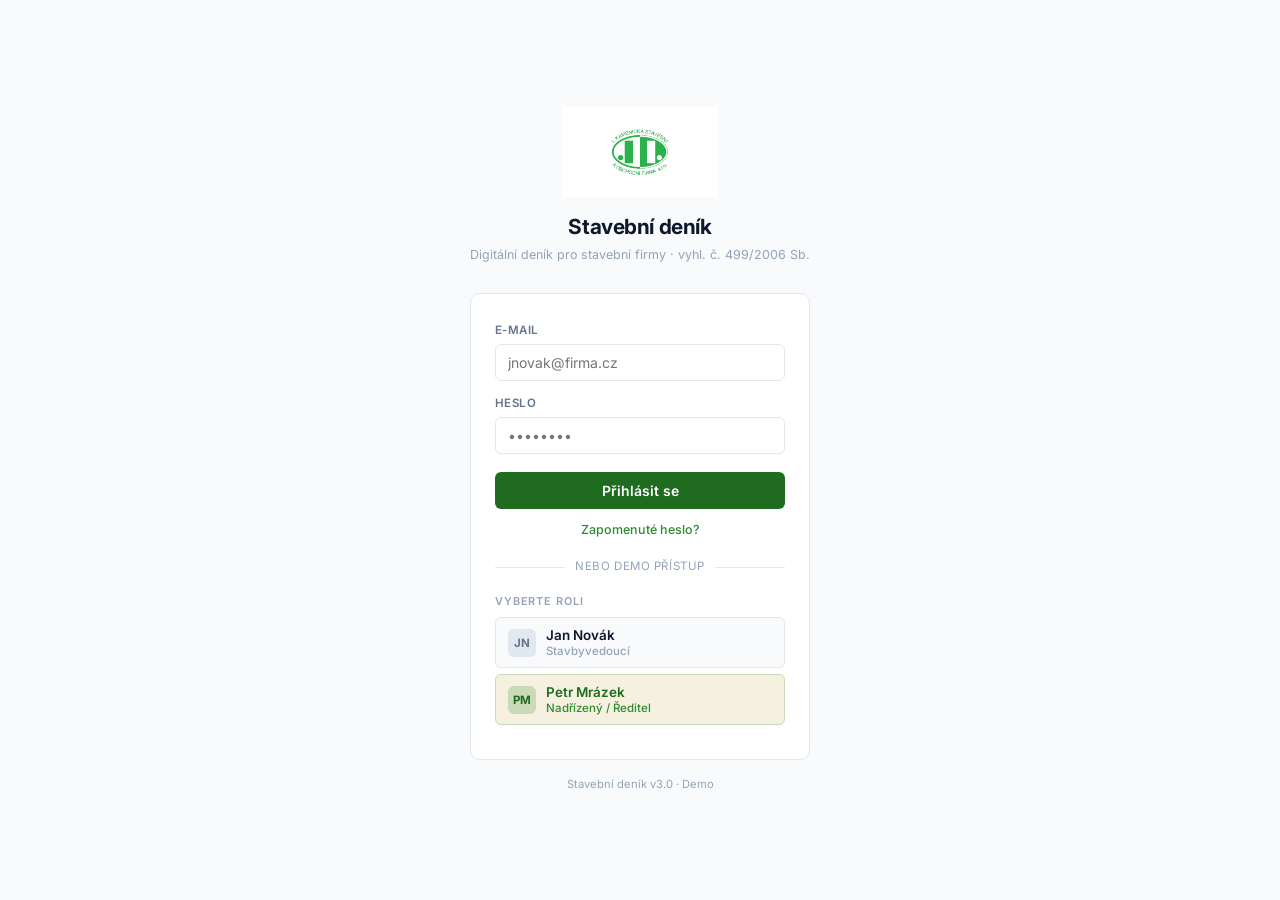
==== index.html @ a3d3f3a7 "Aktualizace UI — nové stránky a styly; rozšíření README pro mobilní app - Přidány nové stránky: nast" ====
<!DOCTYPE html>
<html lang="cs">
<head>
  <meta charset="UTF-8" />
  <link rel="icon" type="image/jpeg" href="logo.jpg" />
  <meta name="viewport" content="width=device-width, initial-scale=1.0" />
  <title>Stavební deník – Přihlášení</title>
  <link rel="stylesheet" href="style.css" />
  <style>
    body {
      background: var(--bg);
      min-height: 100vh;
      display: flex;
      align-items: center;
      justify-content: center;
    }

    .login-wrap {
      width: 100%;
      max-width: 380px;
      padding: 20px;
    }

    .logo-bar {
      text-align: center;
      margin-bottom: 28px;
    }

    .login-logo {
      height: 90px;
      display: block;
      margin: 0 auto 14px;
    }

    .logo-bar h1 {
      font-size: 1.3rem;
      font-weight: 700;
      color: var(--text);
      letter-spacing: -0.02em;
    }

    .logo-bar p {
      color: var(--subtle);
      font-size: 0.78rem;
      margin-top: 4px;
    }

    .login-card {
      background: var(--surface);
      border: 1px solid var(--border);
      border-radius: 10px;
      padding: 28px 24px;
    }

    .field {
      margin-bottom: 14px;
    }

    .field label {
      display: block;
      font-size: 0.72rem;
      font-weight: 600;
      color: var(--muted);
      text-transform: uppercase;
      letter-spacing: 0.04em;
      margin-bottom: 5px;
    }

    .field input {
      width: 100%;
      border: 1px solid var(--border);
      border-radius: 6px;
      padding: 9px 12px;
      font-size: 0.875rem;
      font-family: inherit;
      outline: none;
      color: var(--text);
      transition: border-color 0.15s, box-shadow 0.15s;
    }

    .field input:focus {
      border-color: var(--green);
      box-shadow: 0 0 0 3px rgba(46,139,46,0.14);
    }

    .btn-login {
      width: 100%;
      background: var(--slate);
      color: #fff;
      font-weight: 600;
      font-size: 0.875rem;
      padding: 10px;
      border: none;
      border-radius: 6px;
      cursor: pointer;
      font-family: inherit;
      transition: opacity 0.15s;
      margin-top: 4px;
    }

    .btn-login:hover { opacity: 0.88; }

    .forgot {
      text-align: center;
      margin-top: 12px;
      font-size: 0.78rem;
      color: var(--subtle);
    }

    .forgot a {
      color: var(--green);
      text-decoration: none;
      font-weight: 500;
    }

    .divider {
      text-align: center;
      color: var(--subtle);
      font-size: 0.72rem;
      margin: 18px 0;
      position: relative;
    }

    .divider::before {
      content: '';
      position: absolute;
      top: 50%;
      left: 0;
      right: 0;
      height: 1px;
      background: var(--border);
    }

    .divider span {
      position: relative;
      background: var(--surface);
      padding: 0 10px;
      text-transform: uppercase;
      letter-spacing: 0.05em;
    }

    .demo-section-label {
      font-size: 0.68rem;
      font-weight: 600;
      color: var(--subtle);
      text-transform: uppercase;
      letter-spacing: 0.08em;
      margin-bottom: 8px;
    }

    .demo-btn {
      width: 100%;
      background: var(--bg);
      color: var(--text);
      font-weight: 500;
      font-size: 0.84rem;
      padding: 9px 12px;
      border: 1px solid var(--border);
      border-radius: 6px;
      cursor: pointer;
      font-family: inherit;
      transition: background 0.15s, border-color 0.15s;
      margin-bottom: 6px;
      text-align: left;
      display: flex;
      align-items: center;
      gap: 10px;
    }

    .demo-btn:hover {
      background: var(--surface);
      border-color: var(--border-2);
    }

    .demo-btn.mgr {
      background: var(--green-bg);
      border-color: var(--green-b);
      color: var(--green-d);
    }

    .demo-btn.mgr:hover {
      background: #dcfce7;
    }

    .demo-role-icon {
      width: 28px;
      height: 28px;
      border-radius: 6px;
      background: var(--border);
      display: flex;
      align-items: center;
      justify-content: center;
      font-size: 0.72rem;
      font-weight: 700;
      color: var(--muted);
      flex-shrink: 0;
    }

    .demo-btn.mgr .demo-role-icon {
      background: var(--green-b);
      color: var(--green-d);
    }

    .demo-btn-text { flex: 1; }
    .demo-btn-name { font-weight: 600; font-size: 0.84rem; }
    .demo-btn-role { font-size: 0.72rem; color: var(--subtle); margin-top: 1px; }
    .demo-btn.mgr .demo-btn-role { color: var(--green); }

    .version {
      text-align: center;
      margin-top: 16px;
      font-size: 0.7rem;
      color: var(--subtle);
    }
  </style>
</head>
<body>

<div class="login-wrap">
  <div class="logo-bar">
    <img src="logo.jpg" class="login-logo" alt="I. Kamenická stavební a obchodní firma s.r.o." />
    <h1>Stavební deník</h1>
    <p>Digitální deník pro stavební firmy · vyhl. č. 499/2006 Sb.</p>
  </div>

  <div class="login-card">
    <div class="field">
      <label>E-mail</label>
      <input type="email" placeholder="jnovak@firma.cz" />
    </div>
    <div class="field">
      <label>Heslo</label>
      <input type="password" placeholder="••••••••" />
    </div>
    <button class="btn-login" onclick="login()">Přihlásit se</button>
    <div class="forgot"><a href="#">Zapomenuté heslo?</a></div>

    <div class="divider"><span>nebo demo přístup</span></div>

    <div class="demo-section-label">Vyberte roli</div>

    <button class="demo-btn" onclick="window.location='dashboard.html'">
      <div class="demo-role-icon">JN</div>
      <div class="demo-btn-text">
        <div class="demo-btn-name">Jan Novák</div>
        <div class="demo-btn-role">Stavbyvedoucí</div>
      </div>
    </button>

    <button class="demo-btn mgr" onclick="window.location='dashboard-nadrizeny.html'">
      <div class="demo-role-icon">PM</div>
      <div class="demo-btn-text">
        <div class="demo-btn-name">Petr Mrázek</div>
        <div class="demo-btn-role">Nadřízený / Ředitel</div>
      </div>
    </button>
  </div>

  <div class="version">Stavební deník v3.0 · Demo</div>
</div>

<script>
  function login() {
    const email = document.querySelector('input[type=email]').value.toLowerCase();
    if (email.includes('mrazek') || email.includes('reditel') || email.includes('nadrizeny')) {
      window.location = 'dashboard-nadrizeny.html';
    } else {
      window.location = 'dashboard.html';
    }
  }
</script>
</body>
</html>
---- style.css ----
/* ===== Stavební deník – Shared Design System ===== */
@import url('https://fonts.googleapis.com/css2?family=Inter:wght@400;500;600;700;800&display=swap');

*, *::before, *::after { box-sizing: border-box; margin: 0; padding: 0; }

:root {
  --bg:       #f8fafc;
  --surface:  #ffffff;
  --border:   #e2e8f0;
  --border-2: #cbd5e1;
  --text:     #0f172a;
  --muted:    #64748b;
  --subtle:   #94a3b8;
  --green:    #2E8B2E;
  --green-d:  #1F6B1F;
  --green-bg: #F5F0E0;
  --green-b:  #c8dab8;
  --slate:    #1F6B1F;
  --red:      #dc2626;
  --red-bg:   #fef2f2;
  --orange:   #ea580c;
  --orange-bg:#fff7ed;
  --yellow:   #d97706;
  --yellow-bg:#fefce8;
  --blue:     #2563eb;
  --blue-bg:  #eff6ff;
}

body {
  font-family: 'Inter', -apple-system, BlinkMacSystemFont, "Segoe UI", system-ui, sans-serif;
  background: var(--bg);
  color: var(--text);
  font-size: 0.875rem;
  line-height: 1.5;
  -webkit-font-smoothing: antialiased;
}

/* ===== TOPBAR ===== */
.topbar {
  background: var(--green);
  color: #fff;
  padding: 0 24px;
  height: 68px;
  display: flex;
  align-items: center;
  justify-content: space-between;
  position: sticky;
  top: 0;
  z-index: 100;
  border-bottom: 1px solid rgba(255,255,255,0.06);
}

.topbar-logo {
  display: flex;
  align-items: center;
  gap: 10px;
  font-weight: 600;
  font-size: 1rem;
  text-decoration: none;
  color: #fff !important;
  letter-spacing: -0.01em;
}

.topbar-logo:hover { color: #fff !important; }

.topbar-logo-mark {
  width: 26px;
  height: 26px;
  background: var(--green);
  border-radius: 6px;
  display: flex;
  align-items: center;
  justify-content: center;
  font-size: 0.7rem;
  font-weight: 800;
  color: #fff;
  letter-spacing: 0;
  flex-shrink: 0;
}

.topbar-logo-img {
  height: 50px;
  border-radius: 6px;
  background: #fff;
  padding: 3px 8px;
  flex-shrink: 0;
  display: block;
}

.topbar-right {
  display: flex;
  align-items: center;
  gap: 12px;
}

.topbar-user {
  display: flex;
  align-items: center;
  gap: 8px;
  font-size: 0.84rem;
  color: rgba(255,255,255,0.85);
}

.avatar-top {
  width: 34px;
  height: 34px;
  border-radius: 50%;
  background: rgba(0,0,0,0.2);
  border: 2px solid rgba(255,255,255,0.25);
  display: flex;
  align-items: center;
  justify-content: center;
  font-weight: 700;
  font-size: 0.72rem;
  color: #fff;
  flex-shrink: 0;
}

.topbar-btn {
  background: rgba(255,255,255,0.1);
  border: 1px solid rgba(255,255,255,0.2);
  color: rgba(255,255,255,0.9);
  padding: 7px 14px;
  border-radius: 6px;
  font-size: 0.82rem;
  cursor: pointer;
  font-family: inherit;
  font-weight: 500;
  transition: background 0.15s;
}

.topbar-btn:hover {
  background: rgba(255,255,255,0.14);
  color: #fff;
}

/* ===== LAYOUT ===== */
.layout {
  display: flex;
  min-height: calc(100vh - 68px);
}

/* ===== SIDEBAR ===== */
.sidebar {
  width: 210px;
  background: var(--surface);
  border-right: 1px solid var(--border);
  padding: 12px 0;
  flex-shrink: 0;
  overflow-y: auto;
}

.nav-section {
  font-size: 0.62rem;
  font-weight: 600;
  color: var(--subtle);
  text-transform: uppercase;
  letter-spacing: 0.1em;
  padding: 14px 16px 4px;
}

.nav-item {
  display: flex;
  align-items: center;
  gap: 8px;
  padding: 7px 16px;
  font-size: 0.82rem;
  font-weight: 500;
  color: var(--muted);
  cursor: pointer;
  transition: background 0.1s, color 0.1s;
  text-decoration: none;
  border-right: 2px solid transparent;
}

.nav-item:hover {
  background: var(--bg);
  color: var(--text);
}

.nav-item.active {
  background: var(--green-bg);
  color: var(--green-d);
  font-weight: 600;
  border-right: 2px solid var(--green);
}

.nav-dot {
  width: 5px;
  height: 5px;
  border-radius: 50%;
  background: var(--border-2);
  flex-shrink: 0;
  margin-right: 2px;
}

.nav-item.active .nav-dot {
  background: var(--green);
}

.nav-divider {
  border: none;
  border-top: 1px solid var(--border);
  margin: 6px 0;
}

/* ===== MAIN CONTENT ===== */
.main {
  flex: 1;
  padding: 24px 28px;
  min-width: 0;
}

/* ===== PAGE TITLE ===== */
.page-title {
  font-size: 1.15rem;
  font-weight: 700;
  color: var(--green-d);
  margin-bottom: 20px;
  letter-spacing: -0.02em;
}

a { color: var(--green); }
a:hover { color: var(--green-d); }

/* ===== CARD / SURFACE ===== */
.card {
  background: var(--surface);
  border: 1px solid var(--border);
  border-radius: 10px;
  overflow: hidden;
  box-shadow: 0 1px 4px rgba(0,0,0,0.06);
  transition: box-shadow 0.2s, transform 0.2s;
}

.card:hover {
  box-shadow: 0 6px 20px rgba(0,0,0,0.10);
  transform: translateY(-2px);
}

.card-header {
  padding: 14px 18px;
  border-bottom: 1px solid var(--border);
  display: flex;
  align-items: center;
  justify-content: space-between;
}

.card-title {
  font-size: 0.82rem;
  font-weight: 600;
  color: var(--muted);
  text-transform: uppercase;
  letter-spacing: 0.06em;
}

.card-body {
  padding: 16px 18px;
}

/* ===== SETTINGS SECTION ===== */
.settings-section {
  background: var(--surface);
  border: 1px solid var(--border);
  border-radius: 8px;
  padding: 20px;
  margin-bottom: 14px;
}

.settings-title {
  font-size: 0.75rem;
  font-weight: 600;
  color: var(--muted);
  text-transform: uppercase;
  letter-spacing: 0.08em;
  margin-bottom: 16px;
  padding-bottom: 10px;
  border-bottom: 1px solid var(--border);
  display: flex;
  align-items: center;
  gap: 6px;
}

/* ===== BADGES ===== */
.badge {
  display: inline-flex;
  align-items: center;
  font-size: 0.68rem;
  font-weight: 500;
  padding: 2px 7px;
  border-radius: 4px;
  line-height: 1.5;
}

.badge.green  { background: #d4edd4; color: #1F6B1F; }
.badge.blue   { background: var(--blue-bg); color: #1e40af; }
.badge.orange { background: #ffedd5; color: #9a3412; }
.badge.red    { background: var(--red-bg); color: #991b1b; }
.badge.gray   { background: var(--bg); color: var(--muted); border: 1px solid var(--border); }
.badge.yellow { background: var(--yellow-bg); color: #92400e; }

/* Status badges with dot */
.status-badge {
  display: inline-flex;
  align-items: center;
  gap: 5px;
  font-size: 0.72rem;
  font-weight: 500;
  padding: 3px 8px;
  border-radius: 4px;
}

.status-badge::before {
  content: '';
  width: 5px;
  height: 5px;
  border-radius: 50%;
  flex-shrink: 0;
}

/* Probíhá – green */
.status-badge.green  { background: #d4edd4; color: #1F6B1F; }
.status-badge.green::before  { background: #2E8B2E; }
/* Příprava – orange */
.status-badge.blue   { background: #fff3e0; color: #c45c00; }
.status-badge.blue::before   { background: #E8820C; }
/* Pozastavené – red */
.status-badge.orange { background: #fde8e8; color: #991b1b; }
.status-badge.orange::before { background: #CC2222; }
.status-badge.red    { background: #fde8e8; color: #991b1b; }
.status-badge.red::before    { background: #CC2222; }
/* Dokončeno – gray */
.status-badge.gray   { background: #f1f5f9; color: #777777; border: 1px solid var(--border); }
.status-badge.gray::before   { background: #777777; }

/* ===== BUTTONS ===== */
.btn-primary {
  background: var(--green);
  color: #fff;
  border: none;
  padding: 8px 16px;
  border-radius: 6px;
  font-weight: 600;
  font-size: 0.82rem;
  cursor: pointer;
  font-family: inherit;
  transition: background 0.15s;
  display: inline-flex;
  align-items: center;
  gap: 6px;
}

.btn-primary:hover { background: var(--green-d); }

.btn-secondary {
  background: var(--surface);
  color: var(--text);
  border: 1px solid var(--border);
  padding: 8px 16px;
  border-radius: 6px;
  font-weight: 500;
  font-size: 0.82rem;
  cursor: pointer;
  font-family: inherit;
  transition: background 0.15s, border-color 0.15s;
  display: inline-flex;
  align-items: center;
  gap: 6px;
}

.btn-secondary:hover {
  background: var(--bg);
  border-color: var(--border-2);
}

.btn-danger {
  background: var(--surface);
  color: var(--red);
  border: 1px solid #fecaca;
  padding: 8px 16px;
  border-radius: 6px;
  font-weight: 500;
  font-size: 0.82rem;
  cursor: pointer;
  font-family: inherit;
  transition: background 0.15s;
}

.btn-danger:hover { background: var(--red-bg); }

.btn-ghost {
  background: transparent;
  color: var(--muted);
  border: none;
  padding: 5px 10px;
  border-radius: 5px;
  font-size: 0.78rem;
  cursor: pointer;
  font-family: inherit;
  transition: background 0.1s, color 0.1s;
}

.btn-ghost:hover {
  background: var(--bg);
  color: var(--text);
}

/* ===== FORM FIELDS ===== */
.form-grid {
  display: grid;
  grid-template-columns: 1fr 1fr;
  gap: 12px;
}

.form-field {}
.form-field.full { grid-column: 1 / -1; }

.form-field label {
  font-size: 0.72rem;
  font-weight: 600;
  color: var(--muted);
  display: block;
  margin-bottom: 4px;
  text-transform: uppercase;
  letter-spacing: 0.04em;
}

.form-field input,
.form-field select,
.form-field textarea {
  width: 100%;
  border: 1px solid var(--border);
  border-radius: 6px;
  padding: 8px 10px;
  font-size: 0.84rem;
  font-family: inherit;
  outline: none;
  background: var(--surface);
  color: var(--text);
  transition: border-color 0.15s, box-shadow 0.15s;
}

.form-field input:focus,
.form-field select:focus,
.form-field textarea:focus {
  border-color: var(--green);
  box-shadow: 0 0 0 3px rgba(46,139,46,0.14);
}

/* ===== TOGGLE ===== */
.toggle-row {
  display: flex;
  justify-content: space-between;
  align-items: center;
  padding: 11px 0;
  border-bottom: 1px solid var(--border);
}

.toggle-row:last-child { border-bottom: none; }

.toggle-label {
  font-size: 0.84rem;
  font-weight: 500;
  color: var(--text);
}

.toggle-sub {
  font-size: 0.74rem;
  color: var(--subtle);
  margin-top: 1px;
}

.toggle {
  position: relative;
  width: 38px;
  height: 20px;
  flex-shrink: 0;
}

.toggle input { opacity: 0; width: 0; height: 0; }

.toggle-slider {
  position: absolute;
  inset: 0;
  background: var(--border-2);
  border-radius: 100px;
  cursor: pointer;
  transition: background 0.2s;
}

.toggle-slider::after {
  content: '';
  position: absolute;
  left: 2px;
  top: 2px;
  width: 16px;
  height: 16px;
  background: #fff;
  border-radius: 50%;
  transition: transform 0.2s;
  box-shadow: 0 1px 2px rgba(0,0,0,0.15);
}

.toggle input:checked + .toggle-slider { background: var(--green); }
.toggle input:checked + .toggle-slider::after { transform: translateX(18px); }

/* ===== TOAST ===== */
.toast {
  position: fixed;
  bottom: 20px;
  right: 20px;
  background: var(--slate);
  color: #fff;
  padding: 10px 18px;
  border-radius: 7px;
  font-weight: 500;
  font-size: 0.84rem;
  box-shadow: 0 4px 12px rgba(0,0,0,0.15);
  transform: translateY(70px);
  transition: transform 0.25s cubic-bezier(0.34, 1.56, 0.64, 1);
  z-index: 999;
  border: 1px solid rgba(255,255,255,0.08);
}

.toast.show { transform: translateY(0); }

/* ===== TABLE ===== */
.data-table {
  width: 100%;
  border-collapse: collapse;
  font-size: 0.82rem;
}

.data-table th {
  text-align: left;
  padding: 8px 12px;
  font-size: 0.68rem;
  font-weight: 600;
  color: var(--subtle);
  text-transform: uppercase;
  letter-spacing: 0.06em;
  border-bottom: 1px solid var(--border);
  background: var(--bg);
}

.data-table td {
  padding: 10px 12px;
  border-bottom: 1px solid var(--border);
  color: var(--text);
  vertical-align: middle;
}

.data-table tr:last-child td { border-bottom: none; }

.data-table tr:hover td { background: var(--bg); }

/* ===== STAT ICON ===== */
.stat-icon {
  width: 40px;
  height: 40px;
  border-radius: 10px;
  display: flex;
  align-items: center;
  justify-content: center;
  margin-bottom: 12px;
  flex-shrink: 0;
}

.stat-icon svg { width: 22px; height: 22px; }
.stat-icon.green  { background: #d4edd4; color: #2E8B2E; }
.stat-icon.blue   { background: #dbeafe; color: #1e40af; }
.stat-icon.orange { background: #fff3e0; color: #E8820C; }
.stat-icon.red    { background: #fde8e8; color: #CC2222; }
.stat-icon.gray   { background: #f1f5f9; color: #777777; }

/* ===== PROGRESS BAR (global) ===== */
.progress-bar {
  height: 6px;
  background: var(--border);
  border-radius: 100px;
  overflow: hidden;
}

.progress-fill {
  height: 100%;
  border-radius: 100px;
  background: linear-gradient(90deg, #2E8B2E, #4db84d);
  transition: width 0.4s ease;
}

.progress-fill.done {
  background: #adb5bd;
}

/* ===== GLOBAL STAT CARD ===== */
.stat-card {
  box-shadow: 0 1px 4px rgba(0,0,0,0.06);
  transition: box-shadow 0.2s, transform 0.2s;
}

.stat-card:hover {
  box-shadow: 0 6px 18px rgba(0,0,0,0.10);
  transform: translateY(-2px);
}

/* ===== GLOBAL PROJECT CARD HOVER ===== */
.stavba-card {
  transition: box-shadow 0.2s ease, transform 0.2s ease, border-color 0.2s ease;
}

.stavba-card:hover {
  box-shadow: 0 8px 28px rgba(0,0,0,0.13) !important;
  transform: translateY(-3px) !important;
  border-color: var(--green) !important;
}

/* ===== UTILITY ===== */
.btn-row { display: flex; gap: 8px; margin-top: 16px; flex-wrap: wrap; }
.text-muted { color: var(--muted); }
.text-subtle { color: var(--subtle); }
.text-sm { font-size: 0.78rem; }
.text-xs { font-size: 0.7rem; }
.fw-600 { font-weight: 600; }
.mt-4 { margin-top: 4px; }
.mt-8 { margin-top: 8px; }
.mt-16 { margin-top: 16px; }
.mb-16 { margin-bottom: 16px; }
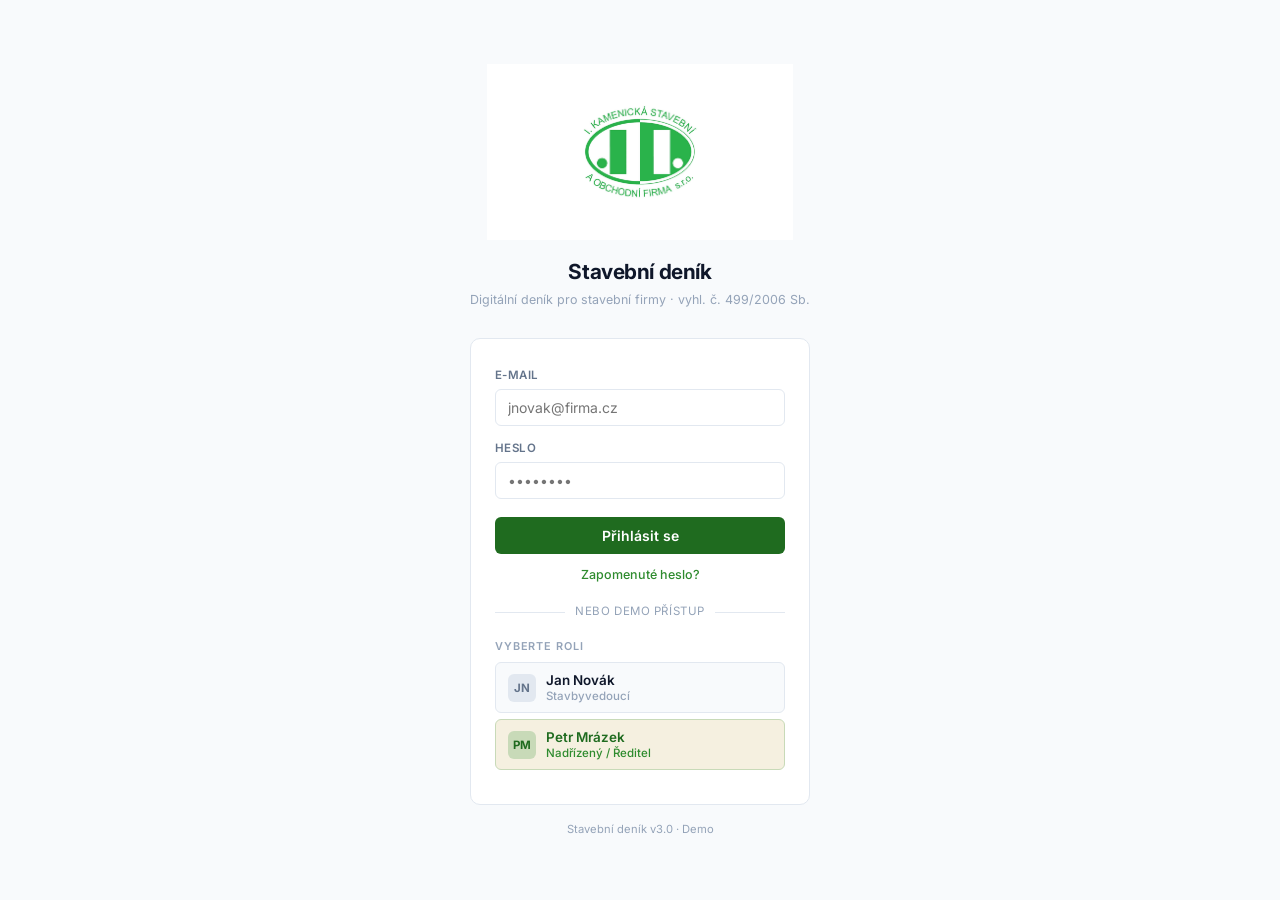
==== commit 3607f05d: "Logo větší, méně bílého okraje kolem Co-Authored-By: Claude Sonnet 4.6 <noreply@anthropic.com>" ====
--- a/index.html
+++ b/index.html
@@ -27,9 +27,11 @@
     }
 
     .login-logo {
-      height: 90px;
+      height: 180px;
+      width: auto;
       display: block;
       margin: 0 auto 14px;
+      padding: 2px;
     }
 
     .logo-bar h1 {
--- a/style.css
+++ b/style.css
@@ -40,7 +40,7 @@
   background: var(--green);
   color: #fff;
   padding: 0 24px;
-  height: 68px;
+  height: 84px;
   display: flex;
   align-items: center;
   justify-content: space-between;
@@ -79,10 +79,11 @@
 }
 
 .topbar-logo-img {
-  height: 50px;
-  border-radius: 6px;
+  height: 78px;
+  width: auto;
+  border-radius: 4px;
   background: #fff;
-  padding: 3px 8px;
+  padding: 2px 4px;
   flex-shrink: 0;
   display: block;
 }
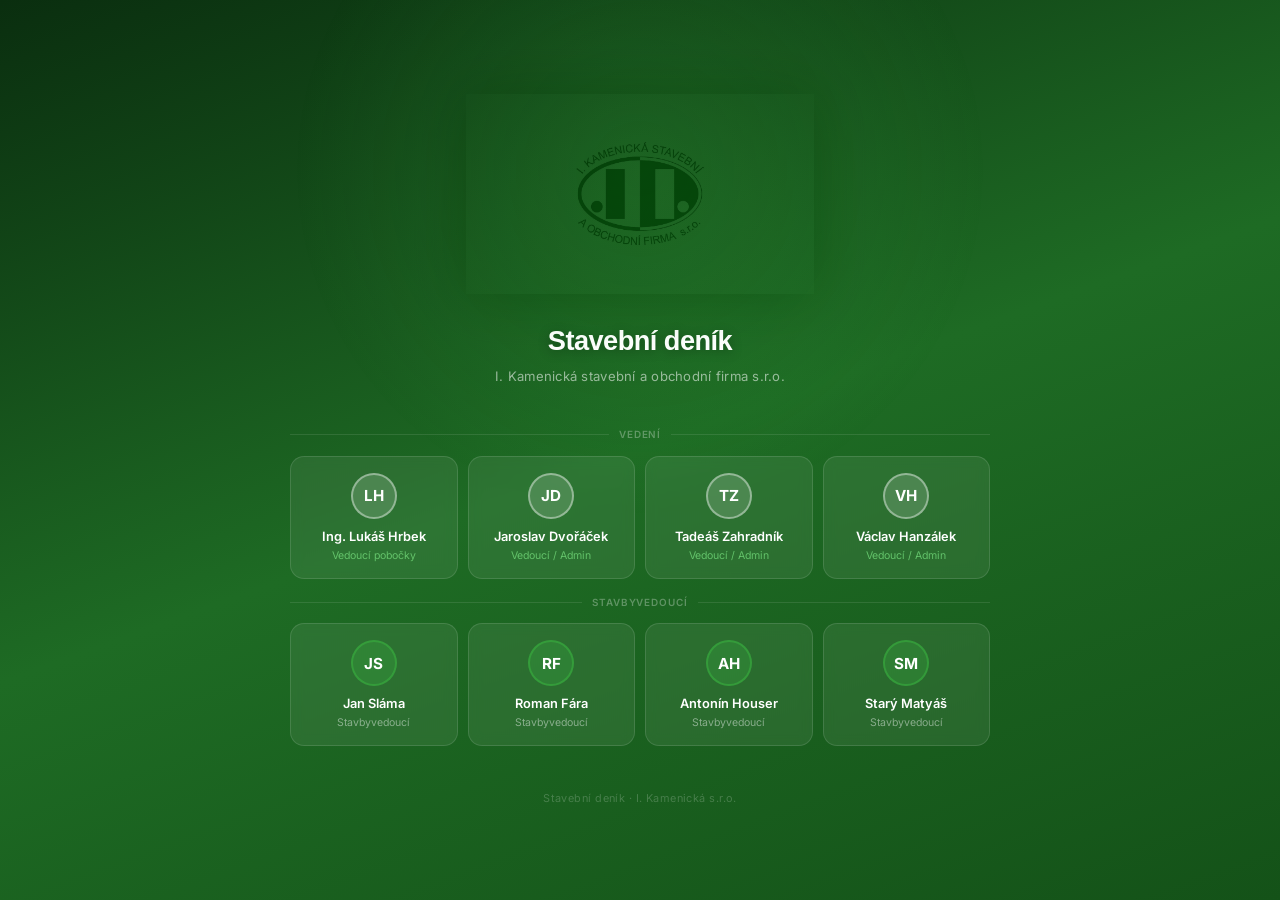
==== commit 46edbacb: "Logo bez bílého podkladu — mix-blend-mode multiply + zelený glow Co-Authored-By: Claude Sonnet 4.6 <" ====
--- a/index.html
+++ b/index.html
@@ -8,268 +8,243 @@
   <link rel="stylesheet" href="style.css" />
   <style>
     body {
-      background: var(--bg);
+      background: linear-gradient(160deg, #0a2e0f 0%, #1e6b24 50%, #145218 100%);
       min-height: 100vh;
+      display: flex;
+      flex-direction: column;
+      align-items: center;
+      justify-content: center;
+      padding: 32px 20px;
+      position: relative;
+      overflow-x: hidden;
+    }
+
+    /* Jemný glow efekt v pozadí */
+    body::before {
+      content: '';
+      position: fixed;
+      top: -20%;
+      left: 50%;
+      transform: translateX(-50%);
+      width: 700px;
+      height: 700px;
+      background: radial-gradient(ellipse, rgba(60,184,67,0.18) 0%, transparent 70%);
+      pointer-events: none;
+    }
+
+    /* ---- LOGO SEKCE ---- */
+    .hero {
+      text-align: center;
+      margin-bottom: 36px;
+      position: relative;
+    }
+
+    .logo-wrap {
+      display: inline-block;
+      margin-bottom: 22px;
+    }
+
+    .logo-wrap img {
+      height: 200px;
+      width: auto;
+      display: block;
+      mix-blend-mode: multiply;
+      filter: drop-shadow(0 0 30px rgba(60,184,67,0.5));
+    }
+
+    .hero h1 {
+      font-family: 'DM Sans', sans-serif;
+      font-size: 1.7rem;
+      font-weight: 800;
+      color: #fff;
+      letter-spacing: -0.02em;
+      margin-bottom: 6px;
+      text-shadow: 0 2px 12px rgba(0,0,0,0.3);
+    }
+
+    .hero p {
+      font-size: 0.82rem;
+      color: rgba(255,255,255,0.55);
+      letter-spacing: 0.02em;
+    }
+
+    /* ---- PROFILY ---- */
+    .profiles-wrap {
+      width: 100%;
+      max-width: 700px;
+      position: relative;
+    }
+
+    .section-label {
+      font-size: 0.65rem;
+      font-weight: 700;
+      color: rgba(255,255,255,0.4);
+      text-transform: uppercase;
+      letter-spacing: 0.14em;
+      margin-bottom: 10px;
+      padding-left: 2px;
+    }
+
+    .user-grid {
+      display: grid;
+      grid-template-columns: repeat(auto-fill, minmax(148px, 1fr));
+      gap: 10px;
+      margin-bottom: 16px;
+    }
+
+    .user-btn {
+      background: rgba(255,255,255,0.07);
+      border: 1px solid rgba(255,255,255,0.12);
+      border-radius: 14px;
+      padding: 16px 10px;
+      cursor: pointer;
+      font-family: inherit;
+      text-align: center;
+      transition: all 0.2s ease;
+      backdrop-filter: blur(6px);
+    }
+
+    .user-btn:hover {
+      background: rgba(255,255,255,0.14);
+      border-color: rgba(60,184,67,0.6);
+      transform: translateY(-3px);
+      box-shadow: 0 8px 24px rgba(0,0,0,0.25), 0 0 0 1px rgba(60,184,67,0.3);
+    }
+
+    .u-avatar {
+      width: 46px;
+      height: 46px;
+      border-radius: 50%;
+      background: rgba(60,184,67,0.25);
+      border: 2px solid rgba(60,184,67,0.5);
+      color: #fff;
+      font-weight: 700;
+      font-size: 0.95rem;
       display: flex;
       align-items: center;
       justify-content: center;
-    }
-
-    .login-wrap {
-      width: 100%;
-      max-width: 380px;
-      padding: 20px;
-    }
-
-    .logo-bar {
-      text-align: center;
-      margin-bottom: 28px;
-    }
-
-    .login-logo {
-      height: 180px;
-      width: auto;
-      display: block;
-      margin: 0 auto 14px;
-      padding: 2px;
-    }
-
-    .logo-bar h1 {
-      font-size: 1.3rem;
-      font-weight: 700;
-      color: var(--text);
-      letter-spacing: -0.02em;
-    }
-
-    .logo-bar p {
-      color: var(--subtle);
-      font-size: 0.78rem;
-      margin-top: 4px;
-    }
-
-    .login-card {
-      background: var(--surface);
-      border: 1px solid var(--border);
-      border-radius: 10px;
-      padding: 28px 24px;
-    }
-
-    .field {
-      margin-bottom: 14px;
-    }
-
-    .field label {
-      display: block;
-      font-size: 0.72rem;
+      margin: 0 auto 10px;
+    }
+
+    .user-btn.admin .u-avatar {
+      background: rgba(255,255,255,0.15);
+      border-color: rgba(255,255,255,0.4);
+    }
+
+    .u-name {
+      font-size: 0.8rem;
       font-weight: 600;
-      color: var(--muted);
-      text-transform: uppercase;
-      letter-spacing: 0.04em;
-      margin-bottom: 5px;
-    }
-
-    .field input {
-      width: 100%;
-      border: 1px solid var(--border);
-      border-radius: 6px;
-      padding: 9px 12px;
-      font-size: 0.875rem;
-      font-family: inherit;
-      outline: none;
-      color: var(--text);
-      transition: border-color 0.15s, box-shadow 0.15s;
-    }
-
-    .field input:focus {
-      border-color: var(--green);
-      box-shadow: 0 0 0 3px rgba(46,139,46,0.14);
-    }
-
-    .btn-login {
-      width: 100%;
-      background: var(--slate);
       color: #fff;
-      font-weight: 600;
-      font-size: 0.875rem;
-      padding: 10px;
-      border: none;
-      border-radius: 6px;
-      cursor: pointer;
-      font-family: inherit;
-      transition: opacity 0.15s;
-      margin-top: 4px;
-    }
-
-    .btn-login:hover { opacity: 0.88; }
-
-    .forgot {
-      text-align: center;
-      margin-top: 12px;
-      font-size: 0.78rem;
-      color: var(--subtle);
-    }
-
-    .forgot a {
-      color: var(--green);
-      text-decoration: none;
-      font-weight: 500;
+      line-height: 1.3;
+    }
+
+    .u-role {
+      font-size: 0.66rem;
+      color: rgba(255,255,255,0.45);
+      margin-top: 3px;
+    }
+
+    .user-btn.admin .u-role {
+      color: rgba(109,209,116,0.85);
     }
 
     .divider {
-      text-align: center;
-      color: var(--subtle);
-      font-size: 0.72rem;
-      margin: 18px 0;
-      position: relative;
-    }
-
-    .divider::before {
-      content: '';
-      position: absolute;
-      top: 50%;
-      left: 0;
-      right: 0;
-      height: 1px;
-      background: var(--border);
-    }
-
-    .divider span {
-      position: relative;
-      background: var(--surface);
-      padding: 0 10px;
-      text-transform: uppercase;
-      letter-spacing: 0.05em;
-    }
-
-    .demo-section-label {
-      font-size: 0.68rem;
-      font-weight: 600;
-      color: var(--subtle);
-      text-transform: uppercase;
-      letter-spacing: 0.08em;
-      margin-bottom: 8px;
-    }
-
-    .demo-btn {
-      width: 100%;
-      background: var(--bg);
-      color: var(--text);
-      font-weight: 500;
-      font-size: 0.84rem;
-      padding: 9px 12px;
-      border: 1px solid var(--border);
-      border-radius: 6px;
-      cursor: pointer;
-      font-family: inherit;
-      transition: background 0.15s, border-color 0.15s;
-      margin-bottom: 6px;
-      text-align: left;
       display: flex;
       align-items: center;
       gap: 10px;
-    }
-
-    .demo-btn:hover {
-      background: var(--surface);
-      border-color: var(--border-2);
-    }
-
-    .demo-btn.mgr {
-      background: var(--green-bg);
-      border-color: var(--green-b);
-      color: var(--green-d);
-    }
-
-    .demo-btn.mgr:hover {
-      background: #dcfce7;
-    }
-
-    .demo-role-icon {
-      width: 28px;
-      height: 28px;
-      border-radius: 6px;
-      background: var(--border);
-      display: flex;
-      align-items: center;
-      justify-content: center;
-      font-size: 0.72rem;
-      font-weight: 700;
-      color: var(--muted);
-      flex-shrink: 0;
-    }
-
-    .demo-btn.mgr .demo-role-icon {
-      background: var(--green-b);
-      color: var(--green-d);
-    }
-
-    .demo-btn-text { flex: 1; }
-    .demo-btn-name { font-weight: 600; font-size: 0.84rem; }
-    .demo-btn-role { font-size: 0.72rem; color: var(--subtle); margin-top: 1px; }
-    .demo-btn.mgr .demo-btn-role { color: var(--green); }
+      margin: 4px 0 14px;
+    }
+
+    .divider::before,
+    .divider::after {
+      content: '';
+      flex: 1;
+      height: 1px;
+      background: rgba(255,255,255,0.1);
+    }
+
+    .divider span {
+      font-size: 0.62rem;
+      font-weight: 600;
+      color: rgba(255,255,255,0.3);
+      text-transform: uppercase;
+      letter-spacing: 0.1em;
+      white-space: nowrap;
+    }
 
     .version {
-      text-align: center;
-      margin-top: 16px;
-      font-size: 0.7rem;
-      color: var(--subtle);
+      margin-top: 28px;
+      font-size: 0.68rem;
+      color: rgba(255,255,255,0.2);
+      letter-spacing: 0.04em;
     }
   </style>
 </head>
 <body>
 
-<div class="login-wrap">
-  <div class="logo-bar">
-    <img src="logo.jpg" class="login-logo" alt="I. Kamenická stavební a obchodní firma s.r.o." />
-    <h1>Stavební deník</h1>
-    <p>Digitální deník pro stavební firmy · vyhl. č. 499/2006 Sb.</p>
+<!-- HERO -->
+<div class="hero">
+  <div class="logo-wrap">
+    <img src="logo.jpg" alt="I. Kamenická stavební a obchodní firma s.r.o." />
   </div>
-
-  <div class="login-card">
-    <div class="field">
-      <label>E-mail</label>
-      <input type="email" placeholder="jnovak@firma.cz" />
-    </div>
-    <div class="field">
-      <label>Heslo</label>
-      <input type="password" placeholder="••••••••" />
-    </div>
-    <button class="btn-login" onclick="login()">Přihlásit se</button>
-    <div class="forgot"><a href="#">Zapomenuté heslo?</a></div>
-
-    <div class="divider"><span>nebo demo přístup</span></div>
-
-    <div class="demo-section-label">Vyberte roli</div>
-
-    <button class="demo-btn" onclick="window.location='dashboard.html'">
-      <div class="demo-role-icon">JN</div>
-      <div class="demo-btn-text">
-        <div class="demo-btn-name">Jan Novák</div>
-        <div class="demo-btn-role">Stavbyvedoucí</div>
-      </div>
-    </button>
-
-    <button class="demo-btn mgr" onclick="window.location='dashboard-nadrizeny.html'">
-      <div class="demo-role-icon">PM</div>
-      <div class="demo-btn-text">
-        <div class="demo-btn-name">Petr Mrázek</div>
-        <div class="demo-btn-role">Nadřízený / Ředitel</div>
-      </div>
-    </button>
-  </div>
-
-  <div class="version">Stavební deník v3.0 · Demo</div>
+  <h1>Stavební deník</h1>
+  <p>I. Kamenická stavební a obchodní firma s.r.o.</p>
 </div>
 
+<!-- PROFILY -->
+<div class="profiles-wrap">
+  <div class="divider"><span>vedení</span></div>
+  <div class="user-grid" id="grid-admin"></div>
+
+  <div class="divider"><span>stavbyvedoucí</span></div>
+
+  <div class="user-grid" id="grid-users"></div>
+</div>
+
+<div class="version">Stavební deník · I. Kamenická s.r.o.</div>
+
 <script>
-  function login() {
-    const email = document.querySelector('input[type=email]').value.toLowerCase();
-    if (email.includes('mrazek') || email.includes('reditel') || email.includes('nadrizeny')) {
-      window.location = 'dashboard-nadrizeny.html';
-    } else {
-      window.location = 'dashboard.html';
-    }
+  const USERS = [
+    { name: 'Ing. Lukáš Hrbek',   role: 'admin', title: 'Vedoucí pobočky'  },
+    { name: 'Jaroslav Dvořáček',  role: 'admin', title: 'Vedoucí / Admin'   },
+    { name: 'Tadeáš Zahradník',   role: 'admin', title: 'Vedoucí / Admin'   },
+    { name: 'Václav Hanzálek',    role: 'admin', title: 'Vedoucí / Admin'   },
+    { name: 'Jan Sláma',          role: 'user',  title: 'Stavbyvedoucí'     },
+    { name: 'Roman Fára',         role: 'user',  title: 'Stavbyvedoucí'     },
+    { name: 'Antonín Houser',     role: 'user',  title: 'Stavbyvedoucí'     },
+    { name: 'Starý Matyáš',       role: 'user',  title: 'Stavbyvedoucí'     },
+  ];
+
+  function initials(name) {
+    return name.replace(/Ing\.\s*/, '').split(' ').map(w => w[0]).slice(0, 2).join('').toUpperCase();
   }
+
+  function buildGrid() {
+    const admins = USERS.filter(u => u.role === 'admin');
+    const users  = USERS.filter(u => u.role === 'user');
+
+    document.getElementById('grid-admin').innerHTML = admins.map(u => `
+      <button class="user-btn admin" onclick="login('${u.name}', '${u.role}')">
+        <div class="u-avatar">${initials(u.name)}</div>
+        <div class="u-name">${u.name}</div>
+        <div class="u-role">${u.title}</div>
+      </button>`).join('');
+
+    document.getElementById('grid-users').innerHTML = users.map(u => `
+      <button class="user-btn" onclick="login('${u.name}', '${u.role}')">
+        <div class="u-avatar">${initials(u.name)}</div>
+        <div class="u-name">${u.name}</div>
+        <div class="u-role">${u.title}</div>
+      </button>`).join('');
+  }
+
+  function login(name, role) {
+    const user = USERS.find(u => u.name === name);
+    localStorage.setItem('sd_user', JSON.stringify(user));
+    window.location = role === 'admin' ? 'dashboard-nadrizeny.html' : 'dashboard.html';
+  }
+
+  buildGrid();
 </script>
 </body>
 </html>
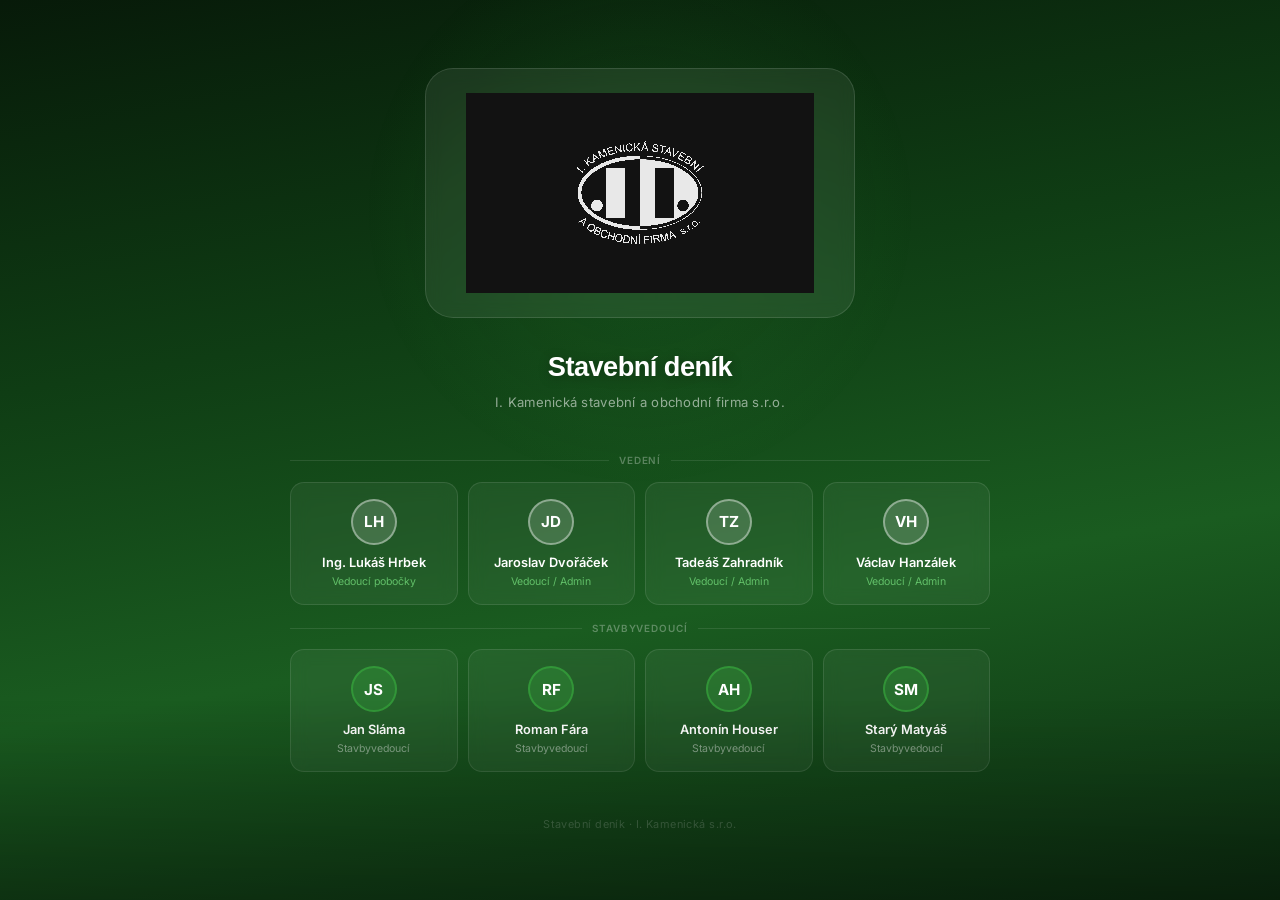
==== commit 33744569: "Logo ve stejném glass stylu jako profil bubliny Co-Authored-By: Claude Sonnet 4.6 <noreply@anthropic" ====
--- a/index.html
+++ b/index.html
@@ -8,7 +8,7 @@
   <link rel="stylesheet" href="style.css" />
   <style>
     body {
-      background: linear-gradient(160deg, #0a2e0f 0%, #1e6b24 50%, #145218 100%);
+      background: linear-gradient(170deg, #071a09 0%, #0f3d14 35%, #1a5c20 65%, #0d2e11 100%);
       min-height: 100vh;
       display: flex;
       flex-direction: column;
@@ -19,16 +19,25 @@
       overflow-x: hidden;
     }
 
-    /* Jemný glow efekt v pozadí */
+    /* Světelný paprsek za logem */
     body::before {
       content: '';
       position: fixed;
-      top: -20%;
+      top: -10%;
       left: 50%;
       transform: translateX(-50%);
-      width: 700px;
-      height: 700px;
-      background: radial-gradient(ellipse, rgba(60,184,67,0.18) 0%, transparent 70%);
+      width: 600px;
+      height: 600px;
+      background: radial-gradient(ellipse, rgba(60,184,67,0.12) 0%, transparent 65%);
+      pointer-events: none;
+    }
+
+    body::after {
+      content: '';
+      position: fixed;
+      bottom: 0; left: 0; right: 0;
+      height: 200px;
+      background: linear-gradient(to top, rgba(0,0,0,0.3), transparent);
       pointer-events: none;
     }
 
@@ -41,15 +50,20 @@
 
     .logo-wrap {
       display: inline-block;
-      margin-bottom: 22px;
+      margin-bottom: 24px;
+      background: rgba(255,255,255,0.07);
+      border: 1px solid rgba(255,255,255,0.12);
+      border-radius: 28px;
+      padding: 24px 40px;
+      backdrop-filter: blur(8px);
     }
 
     .logo-wrap img {
       height: 200px;
       width: auto;
       display: block;
-      mix-blend-mode: multiply;
-      filter: drop-shadow(0 0 30px rgba(60,184,67,0.5));
+      mix-blend-mode: screen;
+      filter: grayscale(1) brightness(0.65) contrast(50) invert(1) brightness(0.9);
     }
 
     .hero h1 {
@@ -93,22 +107,22 @@
     }
 
     .user-btn {
-      background: rgba(255,255,255,0.07);
-      border: 1px solid rgba(255,255,255,0.12);
+      background: rgba(255,255,255,0.05);
+      border: 1px solid rgba(255,255,255,0.1);
       border-radius: 14px;
       padding: 16px 10px;
       cursor: pointer;
       font-family: inherit;
       text-align: center;
-      transition: all 0.2s ease;
-      backdrop-filter: blur(6px);
+      transition: all 0.22s ease;
+      backdrop-filter: blur(8px);
     }
 
     .user-btn:hover {
-      background: rgba(255,255,255,0.14);
-      border-color: rgba(60,184,67,0.6);
-      transform: translateY(-3px);
-      box-shadow: 0 8px 24px rgba(0,0,0,0.25), 0 0 0 1px rgba(60,184,67,0.3);
+      background: rgba(60,184,67,0.15);
+      border-color: rgba(60,184,67,0.5);
+      transform: translateY(-4px);
+      box-shadow: 0 10px 28px rgba(0,0,0,0.3), 0 0 20px rgba(60,184,67,0.15);
     }
 
     .u-avatar {
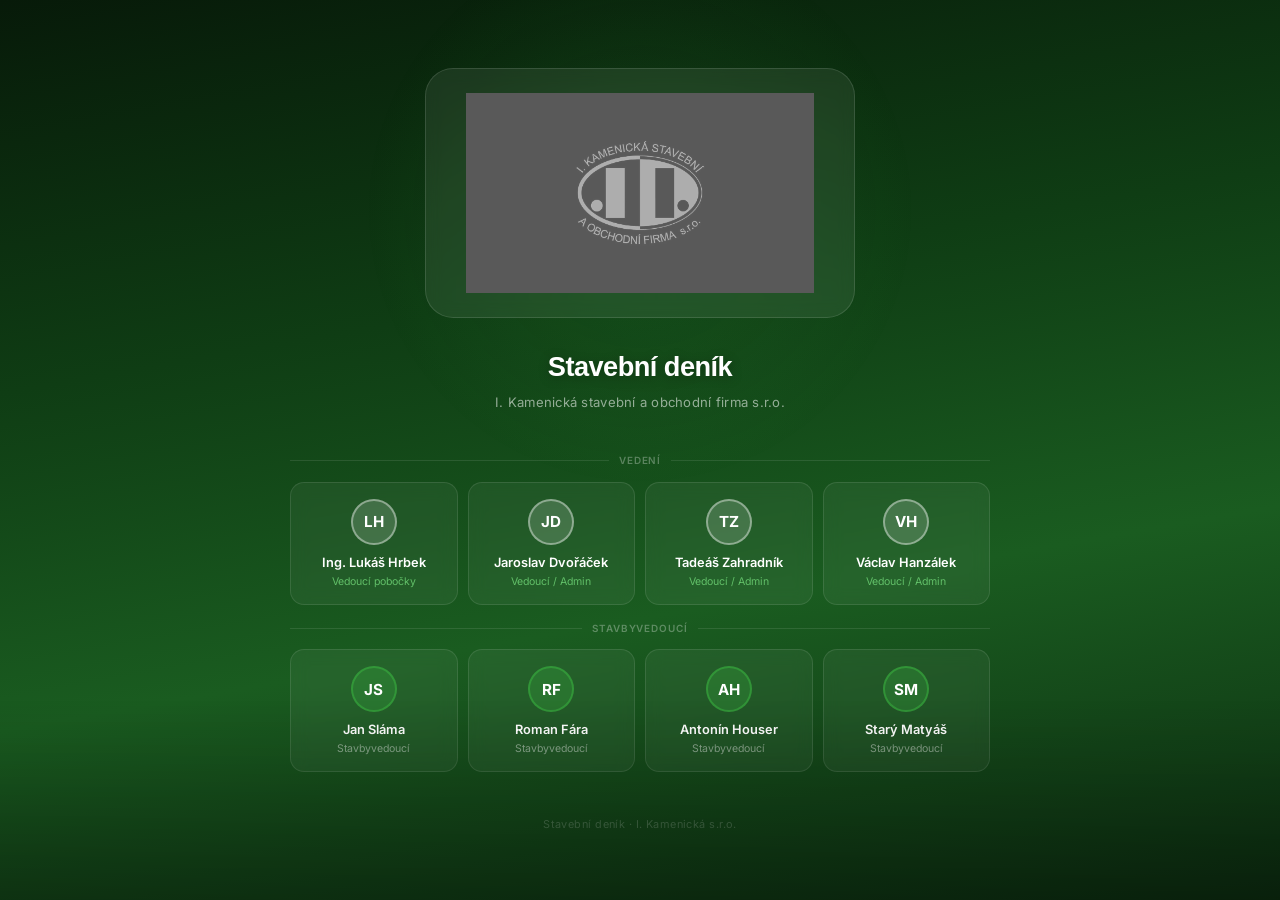
==== commit 6ac93e04: "Logo bez černé — grayscale invert brightness screen Co-Authored-By: Claude Sonnet 4.6 <noreply@anthr" ====
--- a/index.html
+++ b/index.html
@@ -63,7 +63,7 @@
       width: auto;
       display: block;
       mix-blend-mode: screen;
-      filter: grayscale(1) brightness(0.65) contrast(50) invert(1) brightness(0.9);
+      filter: grayscale(1) invert(1) brightness(2) contrast(0.4);
     }
 
     .hero h1 {
